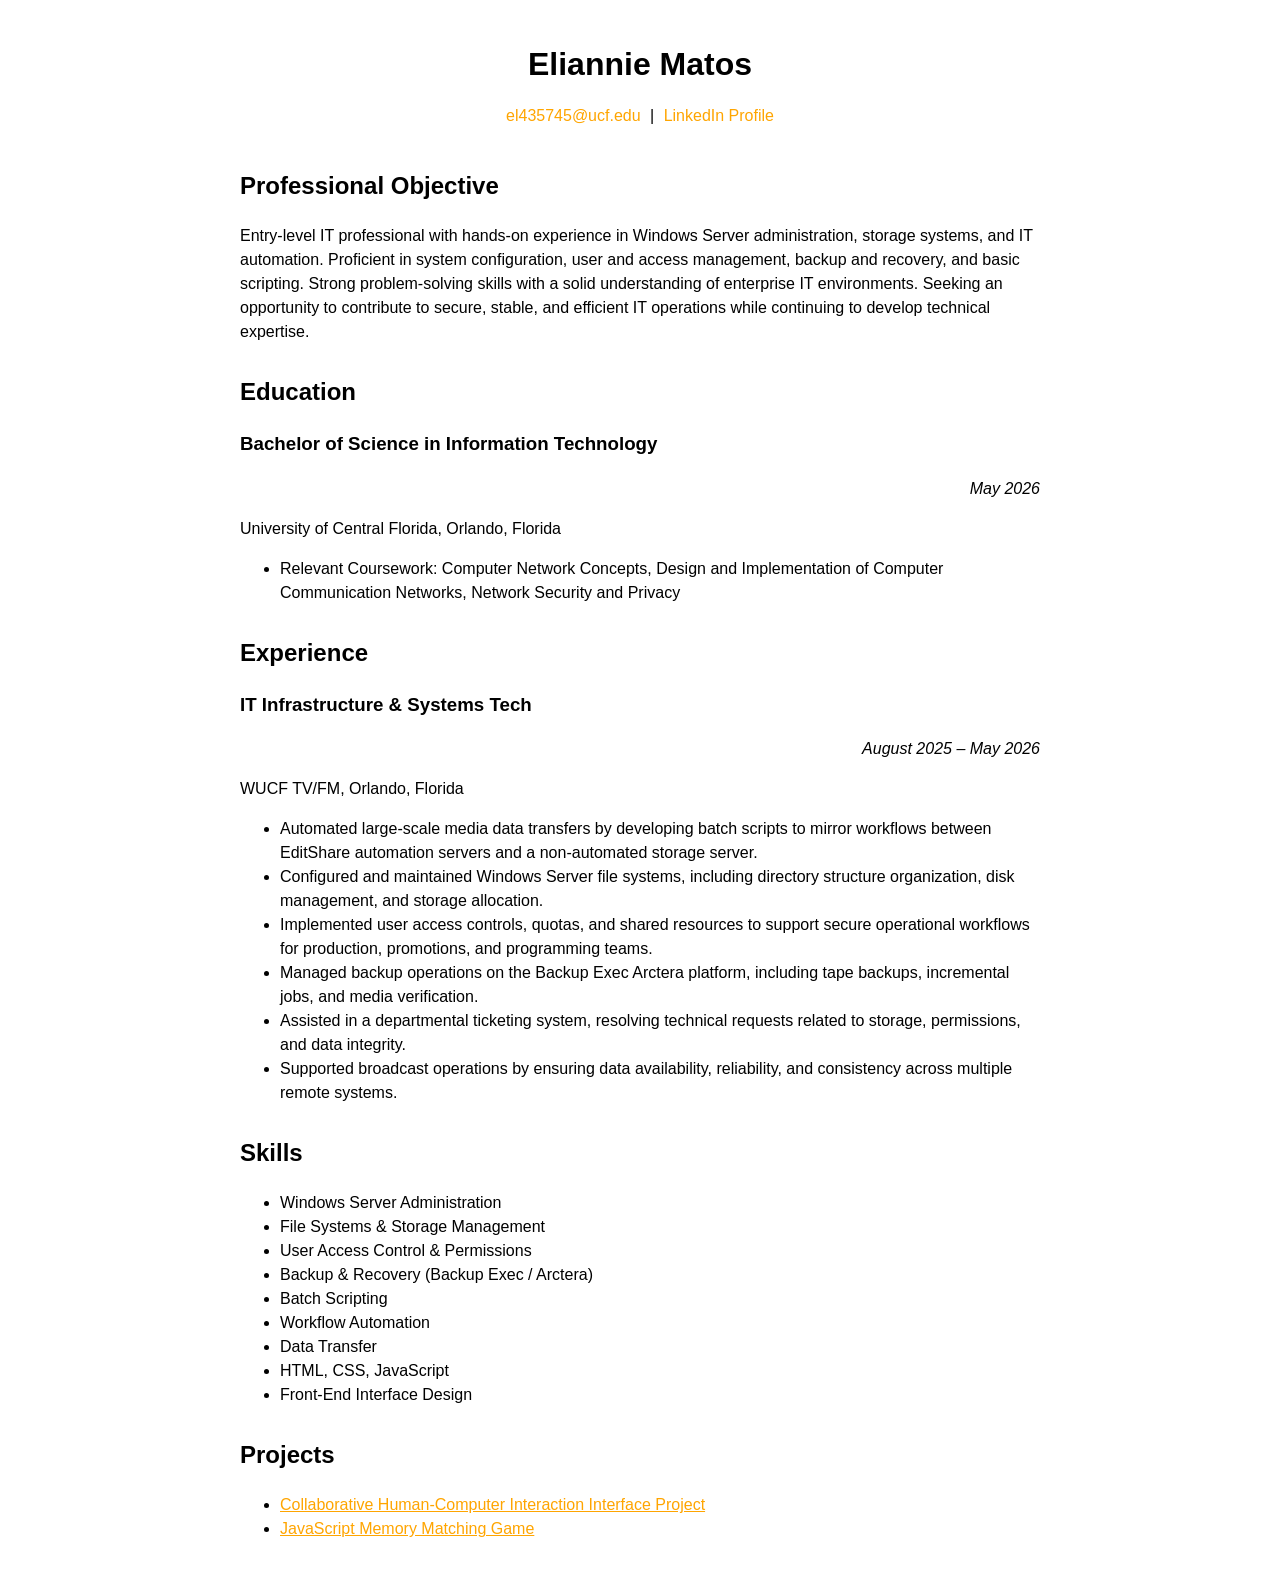
==== index.html @ d92fd794 "Add files via upload" ====
<!DOCTYPE html>
<html lang="en">

<head>
    <meta charset="UTF-8">
    <meta name="viewport" content="width=device-width, initial-scale=1.0">
    <title>Eliannie Matos's Resume</title>
    <style>
        body {
            font-family: Arial, sans-serif;
            line-height: 1.5;
            background-color: #fff;
            margin: 0;
            padding: 0;
        }

        .container {
            max-width: 800px;
            margin: 40px auto;
            padding: 0 40px;
        }

        header {
            text-align: center;
            margin-bottom: 40px;
        }

        header h1 {
            margin-bottom: 5px;
        }

        header p a {
            margin: 0 5px;
            text-decoration: none;
            color: orange;
        }

        section {
            margin-bottom: 30px;
        }

        .date {
            float: right;
            font-style: italic;
        }

        .clearfix::after {
            content: "";
            display: table;
            clear: both;
        }

        ul {
            margin-top: 5px;
        }

        a {
            color: orange;
        }

        a:hover {
            text-decoration: underline;
        }
    </style>
</head>

<body>
    <div class="container">
        <header>
            <h1>Eliannie Matos</h1>
            <p>
                <a href="mailto:el435745@ucf.edu">el435745@ucf.edu</a> | 
                <a href="https://www.linkedin.com/in/elianniematos" target="_blank">LinkedIn Profile</a>
            </p>
        </header>

        <main>
            <section>
                <h2>Professional Objective</h2>
                <p>Entry-level IT professional with hands-on experience in Windows Server administration, storage systems, and IT automation. Proficient in system configuration, user and access management, backup and recovery, and basic scripting. Strong problem-solving skills with a solid understanding of enterprise IT environments. Seeking an opportunity to contribute to secure, stable, and efficient IT operations while continuing to develop technical expertise.</p>
            </section>

            <section>
                <h2>Education</h2>
                <div class="clearfix">
                    <h3>Bachelor of Science in Information Technology</h3>
                    <span class="date">May 2026</span>
                </div>
                <p>University of Central Florida, Orlando, Florida</p>
                <ul>
                    <li>Relevant Coursework: Computer Network Concepts, Design and Implementation of Computer Communication Networks, Network Security and Privacy</li>
                </ul>
            </section>

            <section>
                <h2>Experience</h2>
                <div class="clearfix">
                    <h3>IT Infrastructure & Systems Tech</h3>
                    <span class="date">August 2025 – May 2026</span>
                </div>
                <p>WUCF TV/FM, Orlando, Florida</p>
                <ul>
                    <li>Automated large-scale media data transfers by developing batch scripts to mirror workflows between EditShare automation servers and a non-automated storage server.</li>
                    <li>Configured and maintained Windows Server file systems, including directory structure organization, disk management, and storage allocation.</li>
                    <li>Implemented user access controls, quotas, and shared resources to support secure operational workflows for production, promotions, and programming teams.</li>
                    <li>Managed backup operations on the Backup Exec Arctera platform, including tape backups, incremental jobs, and media verification.</li>
                    <li>Assisted in a departmental ticketing system, resolving technical requests related to storage, permissions, and data integrity.</li>
                    <li>Supported broadcast operations by ensuring data availability, reliability, and consistency across multiple remote systems.</li>
                </ul>
            </section>

            <section>
                <h2>Skills</h2>
                <ul>
                    <li>Windows Server Administration</li>
                    <li>File Systems & Storage Management</li>
                    <li>User Access Control & Permissions</li>
                    <li>Backup & Recovery (Backup Exec / Arctera)</li>
                    <li>Batch Scripting</li>
                    <li>Workflow Automation</li>
                    <li>Data Transfer</li>
                    <li>HTML, CSS, JavaScript</li>
                    <li>Front-End Interface Design</li>
                </ul>
            </section>

            <section>
                <h2>Projects</h2>
                <ul>
                    <li><a href="projectone.html">Collaborative Human-Computer Interaction Interface Project</a></li>
                    <li><a href="projecttwo.html">JavaScript Memory Matching Game</a></li>
                </ul>
            </section>
        </main>
    </div>
</body>

</html>
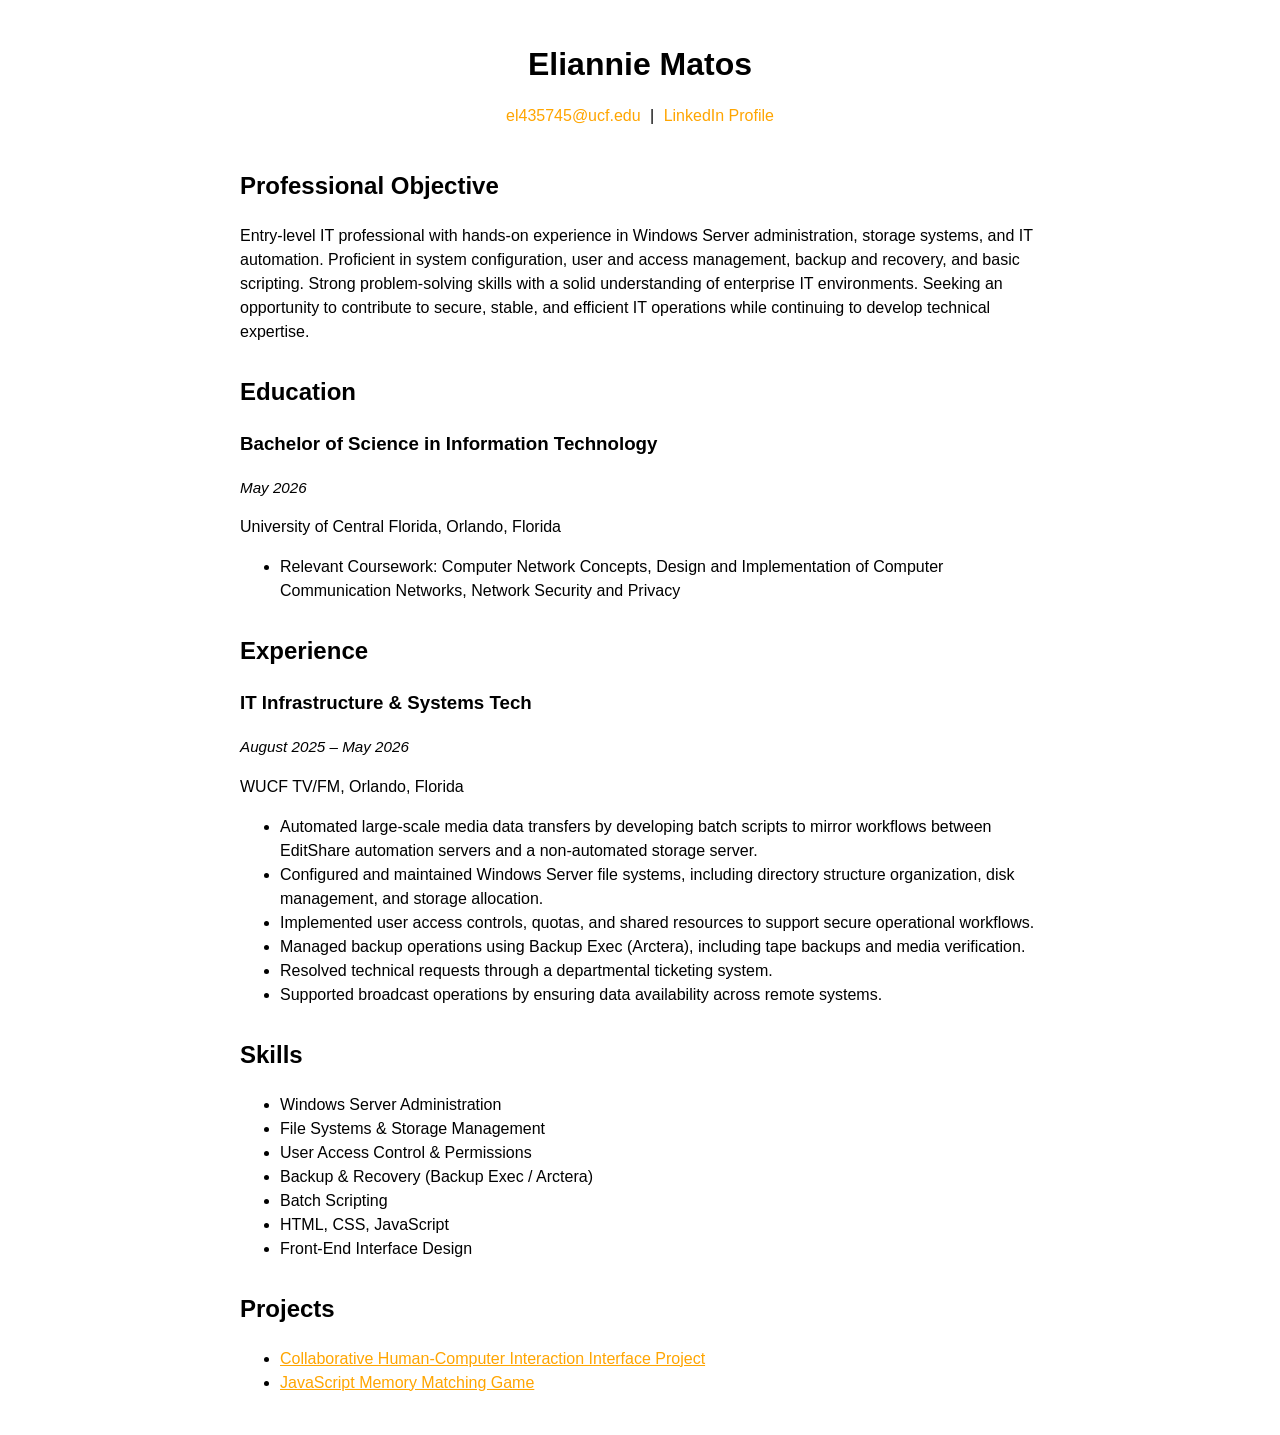
==== commit c3df4cdf: "update" ====
--- a/index.html
+++ b/index.html
@@ -1,6 +1,5 @@
 <!DOCTYPE html>
 <html lang="en">
-
 <head>
     <meta charset="UTF-8">
     <meta name="viewport" content="width=device-width, initial-scale=1.0">
@@ -13,51 +12,37 @@
             margin: 0;
             padding: 0;
         }
-
         .container {
             max-width: 800px;
             margin: 40px auto;
             padding: 0 40px;
         }
-
         header {
             text-align: center;
             margin-bottom: 40px;
         }
-
         header h1 {
             margin-bottom: 5px;
         }
-
         header p a {
             margin: 0 5px;
             text-decoration: none;
             color: orange;
         }
-
         section {
             margin-bottom: 30px;
         }
-
         .date {
-            float: right;
             font-style: italic;
+            font-size: 0.95em;
+            margin-top: 2px;
         }
-
-        .clearfix::after {
-            content: "";
-            display: table;
-            clear: both;
-        }
-
         ul {
             margin-top: 5px;
         }
-
         a {
             color: orange;
         }
-
         a:hover {
             text-decoration: underline;
         }
@@ -65,74 +50,73 @@
 </head>
 
 <body>
-    <div class="container">
-        <header>
-            <h1>Eliannie Matos</h1>
+<div class="container">
+    <header>
+        <h1>Eliannie Matos</h1>
+        <p>
+            <a href="mailto:el435745@ucf.edu">el435745@ucf.edu</a> |
+            <a href="https://www.linkedin.com/in/elianniematos">LinkedIn Profile</a>
+        </p>
+    </header>
+
+    <main>
+        <section>
+            <h2>Professional Objective</h2>
             <p>
-                <a href="mailto:el435745@ucf.edu">el435745@ucf.edu</a> | 
-                <a href="https://www.linkedin.com/in/elianniematos" target="_blank">LinkedIn Profile</a>
+                Entry-level IT professional with hands-on experience in Windows Server administration,
+                storage systems, and IT automation. Proficient in system configuration, user and access
+                management, backup and recovery, and basic scripting. Strong problem-solving skills with
+                a solid understanding of enterprise IT environments. Seeking an opportunity to contribute
+                to secure, stable, and efficient IT operations while continuing to develop technical expertise.
             </p>
-        </header>
+        </section>
 
-        <main>
-            <section>
-                <h2>Professional Objective</h2>
-                <p>Entry-level IT professional with hands-on experience in Windows Server administration, storage systems, and IT automation. Proficient in system configuration, user and access management, backup and recovery, and basic scripting. Strong problem-solving skills with a solid understanding of enterprise IT environments. Seeking an opportunity to contribute to secure, stable, and efficient IT operations while continuing to develop technical expertise.</p>
-            </section>
+        <section>
+            <h2>Education</h2>
+            <h3>Bachelor of Science in Information Technology</h3>
+            <div class="date">May 2026</div>
+            <p>University of Central Florida, Orlando, Florida</p>
+            <ul>
+                <li>Relevant Coursework: Computer Network Concepts, Design and Implementation of Computer Communication Networks, Network Security and Privacy</li>
+            </ul>
+        </section>
 
-            <section>
-                <h2>Education</h2>
-                <div class="clearfix">
-                    <h3>Bachelor of Science in Information Technology</h3>
-                    <span class="date">May 2026</span>
-                </div>
-                <p>University of Central Florida, Orlando, Florida</p>
-                <ul>
-                    <li>Relevant Coursework: Computer Network Concepts, Design and Implementation of Computer Communication Networks, Network Security and Privacy</li>
-                </ul>
-            </section>
+        <section>
+            <h2>Experience</h2>
+            <h3>IT Infrastructure & Systems Tech</h3>
+            <div class="date">August 2025 – May 2026</div>
+            <p>WUCF TV/FM, Orlando, Florida</p>
+            <ul>
+                <li>Automated large-scale media data transfers by developing batch scripts to mirror workflows between EditShare automation servers and a non-automated storage server.</li>
+                <li>Configured and maintained Windows Server file systems, including directory structure organization, disk management, and storage allocation.</li>
+                <li>Implemented user access controls, quotas, and shared resources to support secure operational workflows.</li>
+                <li>Managed backup operations using Backup Exec (Arctera), including tape backups and media verification.</li>
+                <li>Resolved technical requests through a departmental ticketing system.</li>
+                <li>Supported broadcast operations by ensuring data availability across remote systems.</li>
+            </ul>
+        </section>
 
-            <section>
-                <h2>Experience</h2>
-                <div class="clearfix">
-                    <h3>IT Infrastructure & Systems Tech</h3>
-                    <span class="date">August 2025 – May 2026</span>
-                </div>
-                <p>WUCF TV/FM, Orlando, Florida</p>
-                <ul>
-                    <li>Automated large-scale media data transfers by developing batch scripts to mirror workflows between EditShare automation servers and a non-automated storage server.</li>
-                    <li>Configured and maintained Windows Server file systems, including directory structure organization, disk management, and storage allocation.</li>
-                    <li>Implemented user access controls, quotas, and shared resources to support secure operational workflows for production, promotions, and programming teams.</li>
-                    <li>Managed backup operations on the Backup Exec Arctera platform, including tape backups, incremental jobs, and media verification.</li>
-                    <li>Assisted in a departmental ticketing system, resolving technical requests related to storage, permissions, and data integrity.</li>
-                    <li>Supported broadcast operations by ensuring data availability, reliability, and consistency across multiple remote systems.</li>
-                </ul>
-            </section>
+        <section>
+            <h2>Skills</h2>
+            <ul>
+                <li>Windows Server Administration</li>
+                <li>File Systems & Storage Management</li>
+                <li>User Access Control & Permissions</li>
+                <li>Backup & Recovery (Backup Exec / Arctera)</li>
+                <li>Batch Scripting</li>
+                <li>HTML, CSS, JavaScript</li>
+                <li>Front-End Interface Design</li>
+            </ul>
+        </section>
 
-            <section>
-                <h2>Skills</h2>
-                <ul>
-                    <li>Windows Server Administration</li>
-                    <li>File Systems & Storage Management</li>
-                    <li>User Access Control & Permissions</li>
-                    <li>Backup & Recovery (Backup Exec / Arctera)</li>
-                    <li>Batch Scripting</li>
-                    <li>Workflow Automation</li>
-                    <li>Data Transfer</li>
-                    <li>HTML, CSS, JavaScript</li>
-                    <li>Front-End Interface Design</li>
-                </ul>
-            </section>
-
-            <section>
-                <h2>Projects</h2>
-                <ul>
-                    <li><a href="projectone.html">Collaborative Human-Computer Interaction Interface Project</a></li>
-                    <li><a href="projecttwo.html">JavaScript Memory Matching Game</a></li>
-                </ul>
-            </section>
-        </main>
-    </div>
+        <section>
+            <h2>Projects</h2>
+            <ul>
+                <li><a href="projectone.html">Collaborative Human-Computer Interaction Interface Project</a></li>
+                <li><a href="projecttwo.html">JavaScript Memory Matching Game</a></li>
+            </ul>
+        </section>
+    </main>
+</div>
 </body>
-
 </html>
